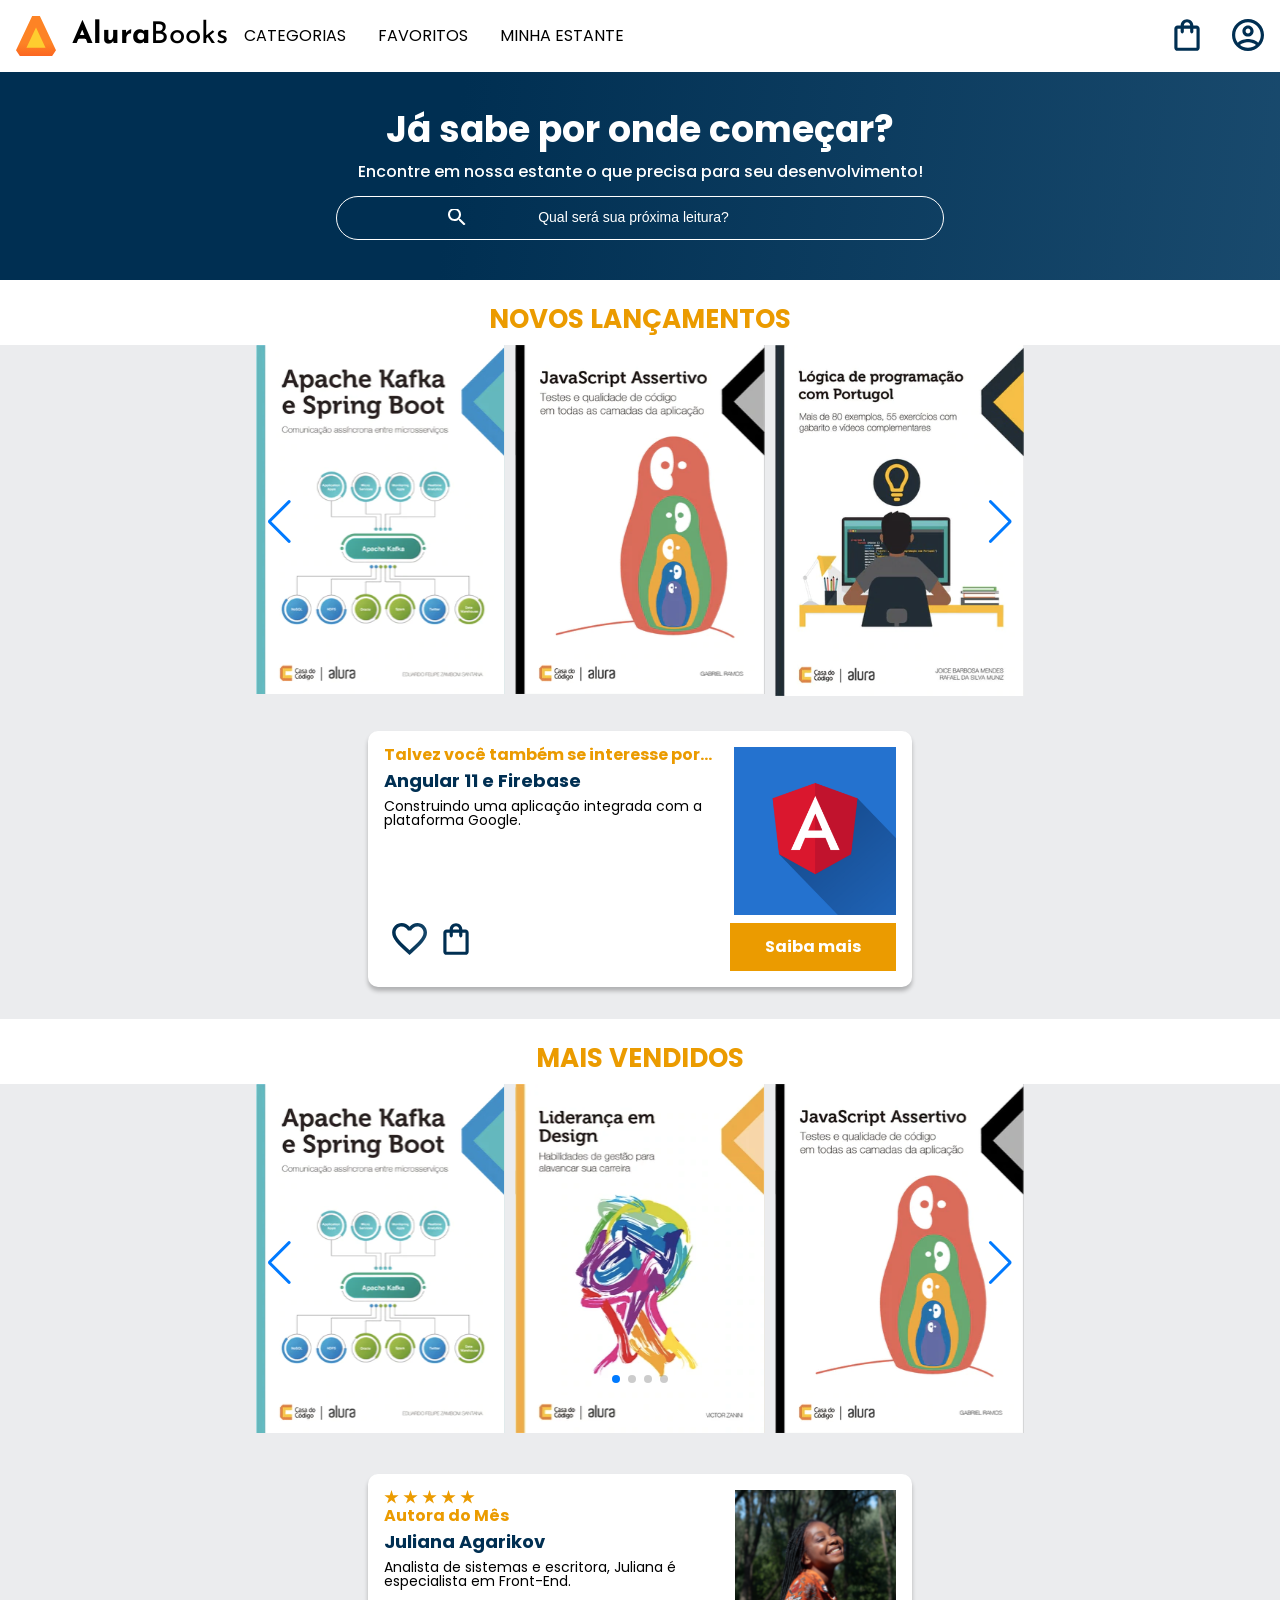
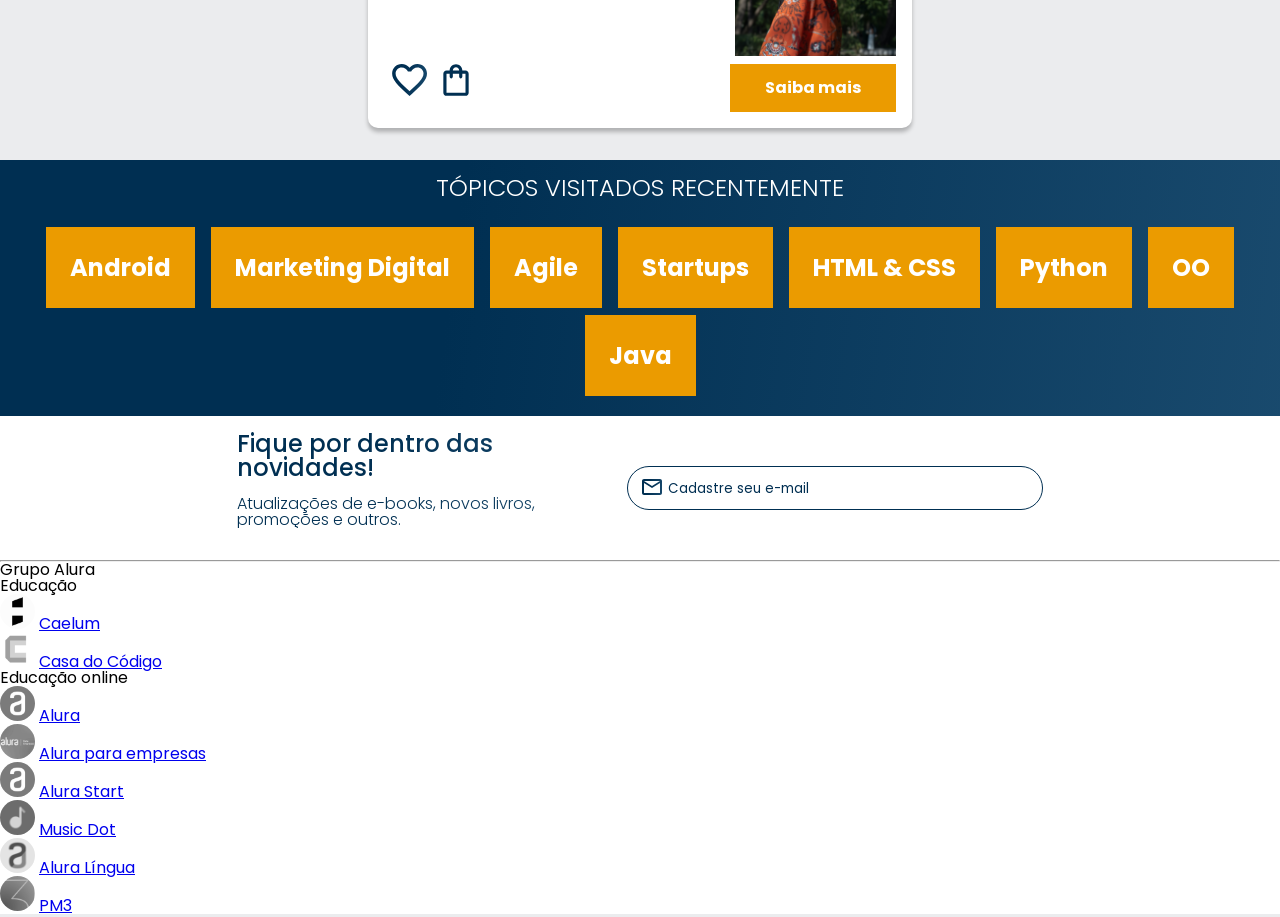
==== AluraBooks/index.html @ 35e8dea2 "Add files via upload" ====
<!DOCTYPE html>
<html>

<head>
    <meta charset="UTF-8">
    <meta name="viewport" content="width=device-width, initial-scale=1.0">
    <title>AluraBooks</title>
    <link rel="stylesheet" href="reset.css">
    <link rel="stylesheet" href="style.css">
    <link rel="preconnect" href="https://fonts.googleapis.com">
    <link rel="preconnect" href="https://fonts.gstatic.com" crossorigin>
    <link
        href="https://fonts.googleapis.com/css2?family=Poppins:ital,wght@0,100;0,200;0,300;0,400;0,500;0,600;0,700;0,800;0,900;1,100;1,200;1,300;1,400;1,500;1,600;1,700;1,800;1,900&display=swap"
        rel="stylesheet">
    <link href="https://fonts.googleapis.com/css2?family=Josefin+Sans:ital,wght@0,100..700;1,100..700&display=swap"
        rel="stylesheet">
    <link rel="stylesheet" href="https://cdn.jsdelivr.net/npm/swiper@11/swiper-bundle.min.css" />

</head>

<body>
    <header class="cabecalho">
        <div class="container">
            <input type="checkbox" id="menu" class="container__botao">
            <label for="menu">
                <span class="cabecalho__menu-hamburguer container__imagem"></span>
            </label>
            <ul class="lista-menu">
                <li class="lista-menu__titulo">Categorias</li>
                <li class="lista-menu__item">
                    <a href="#" class="lista-menu__link">Programação</a>
                </li>
                <li class="lista-menu__item">
                    <a href="#" class="lista-menu__link">Front-end</a>
                </li>
                <li class="lista-menu__item">
                    <a href="#" class="lista-menu__link">Infraestrutura</a>
                </li>
                <li class="lista-menu__item">
                    <a href="#" class="lista-menu__link">Business</a>
                </li>
                <li class="lista-menu__item">
                    <a href="#" class="lista-menu__link">Design & UX</a>
                </li>
            </ul>
            <img src="img/Logo.svg" alt="Logo da AluraBooks" class="container__imagem">
            <h1 class="container__titulo"><b class="container__titulo--negrito">Alura</b>Books</h1>

            <ul class="opcoes">
                <input type="checkbox" id="opcoes-menu" class="opcoes__botao">
                <label for="opcoes-menu">
                    <li class="opcoes__item">Categorias</li>
                </label>
                <ul class="lista-menu">
                    <li class="lista-menu__item">
                        <a href="#" class="lista-menu__link">Programação</a>
                    </li>
                    <li class="lista-menu__item">
                        <a href="#" class="lista-menu__link">Front-end</a>
                    </li>
                    <li class="lista-menu__item">
                        <a href="#" class="lista-menu__link">Infraestrutura</a>
                    </li>
                    <li class="lista-menu__item">
                        <a href="#" class="lista-menu__link">Business</a>
                    </li>
                    <li class="lista-menu__item">
                        <a href="#" class="lista-menu__link">Design & UX</a>
                    </li>
                </ul>

                <li class="opcoes__item"><a href="#" class="opcoes__link">Favoritos</a></li>
                <li class="opcoes__item"><a href="#" class="opcoes__link">Minha estante</a></li>


            </ul>

        </div>
        <div class="container">
            <a href="#"><img src="img/Favoritos.svg" alt="Meus favoritos"
                    class="container__imagem container__imagem-transparente"></a>
            <a href="#"><img src="img/Compras.svg" alt="Carrinho de compras" class="container__imagem"></a>
            <a href="#"><img src="img/Usuario.svg" alt="Meu perfil" class="container__imagem"></a>
        </div>
    </header>

    <section class="banner">
        <h2 class="banner__titulo">Já sabe por onde começar?</h2>
        <p class="banner__texto">Encontre em nossa estante o que precisa para seu desenvolvimento!</p>
        <input type="search" class="banner__pesquisa" placeholder="Qual será sua próxima leitura?">
    </section>

    <section class="carrossel">
        <h2 class="carrossel__titulo">Novos lançamentos</h2>
        <!-- Slider main container -->
        <div class="swiper">
            <!-- Additional required wrapper -->
            <!-- If we need pagination -->
            <div class="swiper-pagination"></div>
            <div class="swiper-wrapper">
                <!-- Slides -->
                <div class="swiper-slide"><img src="img/ApacheKafka.svg"
                        alt="Livro sobre apache Kafka e spreng boot da AluraBooks"></div>
                <div class="swiper-slide"><img src="img/Javascript.svg" alt="Livro sobre JavaScript da AluraBooks">
                </div>
                <div class="swiper-slide"><img src="img/Portugol.svg" alt="livro sobre Portugol da AluraBooks"></div>
                ...
            </div>

            <!-- If we need navigation buttons -->
            <div class="swiper-button-prev"></div>
            <div class="swiper-button-next"></div>

        </div>

        <div class="card">
            <div class="card__descricao">
                <div class="descricao">
                    <h3 class="descricao__titulo">Talvez você também se interesse por...</h3>
                    <h2 class="descricao__titulo-livro">Angular 11 e Firebase</h2>
                    <p class="descricao__texto">Construindo uma aplicação integrada com a plataforma Google.</p>
                </div>
                <img src="img/Angular.svg" alt="" class="descricao__imagem">
            </div>
            <div class="card__botoes">
                <ul class="botoes">
                    <li class="botoes__item"><img src="img/Favoritos.svg" alt=""></li>
                    <li class="botoes__item"><img src="img/Compras.svg" alt=""></li>
                </ul>
                <a href="#" class="botoes__ancora">Saiba mais</a>
            </div>
        </div>

    </section>

    <section class=”carrossel”>
        <h2 class="carrossel__titulo">Mais vendidos</h2>
        <div class="swiper">
            <!-- Additional required wrapper -->
            <!-- If we need pagination -->
            <div class="swiper-pagination"></div>

            <div class="swiper-wrapper">
                <!-- Slides -->
                <div class="swiper-slide"><img src="img/ApacheKafka.svg"
                        alt="Livro sobre apache kafka e spring boot da alura books"></div>
                <div class="swiper-slide"><img src="img/Liderança.svg"
                        alt="Livro sobre liderança em design da alura books">
                </div>
                <div class="swiper-slide"><img src="img/Javascript.svg"
                        alt="Livro sobre javascript assertivo da alurabooks">
                </div>
                <div class="swiper-slide"><img src="img/Guia Front-end.svg" alt="Livro Guia front end"></div>
                <div class="swiper-slide"><img src="img/Portugol.svg" alt="Livro sobre portugol"></div>
                <div class="swiper-slide"><img src="img/Acessibilidade.svg" alt="livro sobre acessibilidade"></div>
            </div>

            <!-- If we need navigation buttons -->
            <div class="swiper-button-prev"></div>
            <div class="swiper-button-next"></div>
        </div>

        <div class="card">
            <div class="card__descricao">
                <div class="descricao">
                    <img src="img/Estrelinhas.svg" alt="Avaliação 5 estrelas">
                    <h3 class="descricao__titulo">Autora do Mês</h3>
                    <h2 class="descricao__titulo-livro">Juliana Agarikov</h2>
                    <p class="descricao__texto">Analista de sistemas e escritora, Juliana é especialista em Front-End.
                    </p>
                </div>
                <img src="img/Escritora.svg" class="descricao__imagem">
            </div>
            <div class="card__botoes">
                <ul class="botoes">
                    <li class="botoes__item"><img src="img/Favoritos.svg" alt="Favoritar livro"></li>
                    <li class="botoes__item"><img src="img/Compras.svg" alt="Adicionar no carrinho de compras"></li>
                </ul>
                <a href="#" class="botoes__ancora">Saiba mais</a>
            </div>
        </div>

    </section>

    <section class="topicos">
        <h2 class="topicos__titulo">TÓPICOS VISITADOS RECENTEMENTE</h2>
        <ul class="topicos__lista">
            <li class="topicos__item"><a href="#" class="topicos__link">Android</a></li>
            <li class="topicos__item">
                <a href="#" class="topicos__link">Marketing Digital</a>
            </li>
            <li class="topicos__item">
                <a href="#" class="topicos__link">Agile</a>
            </li>
            <li class="topicos__item">
                <a href="#" class="topicos__link">Startups</a>
            </li>
            <li class="topicos__item">
                <a href="#" class="topicos__link">HTML & CSS</a>
            </li>
            <li class="topicos__item">
                <a href="#" class="topicos__link">Python</a>
            </li>
            <li class="topicos__item">
                <a href="#" class="topicos__link">OO</a>
            </li>
            <li class="topicos__item">
                <a href="#" class="topicos__link">Java</a>
            </li>
        </ul>
    </section>

    <section class="contato">
        <div class="contato__descricao">
            <h2 class="contato__titulo">Fique por dentro das novidades!</h2>
            <p class="contato__texto">Atualizações de e-books, novos livros, promoções e outros.</p>
        </div>
        <input type="email" placeholder="Cadastre seu e-mail" class="contato__email">
    </section>

    <hr />
    <footer class="rodape">
        <h2 class="rodape__titulo">Grupo Alura</h2>

        <ul class="lista-rodape">
            <li class="lista-rodape__titulo">Educação</li>

            <li class="lista-rodape__item">
                <img src="img/Caelum.svg" alt="Logo da caelum">
                <a href="#" class="lista-rodape__item__link">Caelum</a>
            </li>

            <li class="lista-rodape__item">
                <img src="img/CasaDoCodigo.svg" alt="Logo da Casa do Código">
                <a href="#" class="lista-rodape__link">Casa do Código</a>
            </li>

        </ul>

        <ul class="lista-rodape">
            <li class="lista-rodape__titulo">Educação online</li>
            <li class="lista-rodape__item">
                <img src="img/Alura.svg" alt="Logo da Alura">
                <a href="#" class="lista-rodape__link">Alura</a>
            </li>

            <li class="lista-rodape__item">
                <img src="img/AluraEmpresas.svg" alt="Logo da AluraParaEmpresas">
                <a href="#" class="lista-rodape__item">Alura para empresas</a>
            </li>

            <li class="lista-rodape__item">
                <img src="img/AluraLATAM.svg" alt="Logo da Alura START">
                <a href="#" class="lista-rodape__link">Alura Start</a>
            </li>
            <li class="lista-rodape__item">
                <img src="img/MusicDot.svg" alt="Logo da Music Dot">
                <a href="#" class="lista-rodape__link">Music Dot</a>
            </li>
            <li class="lista-rodape__item">
                <img src="img/AluraLingua.svg" alt="Logo da Alura Lingua">
                <a href="#" class="lista-rodape__link">Alura Língua</a>
            </li>

            <li class="lista-rodape__item">
                <img src="img/PM3.svg" alt="Logo da PM3">
                <a href="#" class="lista-rodape__link">PM3</a>
            </li>

        </ul>
    </footer>


    <script src="https://cdn.jsdelivr.net/npm/swiper@11/swiper-bundle.min.js"></script>
    <script>
        const swiper = new Swiper('.swiper', {
            spaceBetween: 10,
            slidesPerView: 3,
            pagination: {
                el: ".swiper-pagination",
                type: "bullets",
            },
        });
    </script>
</body>

</html>
---- AluraBooks/style.css ----
@import url("styles/header.css");
@import url("styles/banner.css");
@import url("styles/carrossel.css");
@import url("styles/topicos.css");
@import url("styles/contato.css");
@import url("styles/rodape.css");

:root {
    --cor-de-fundo: #EBECEE;
    --branco: #FFFFFF;
    --laranja: #EB9B00;
    --azul-degrade: linear-gradient(97.54deg, #002f52 35.49%, #326589 165.37%);
    --fonte-principal: "Poppins";
    --azul: #002F52;
    --fonte-secundaria: "Josefin Sans";
    --preto: #000000;
}

body {
    background-color: var(--cor-de-fundo);
    font-family: var(--fonte-principal);
    font-size: 16px;
    font-weight: 400;
}
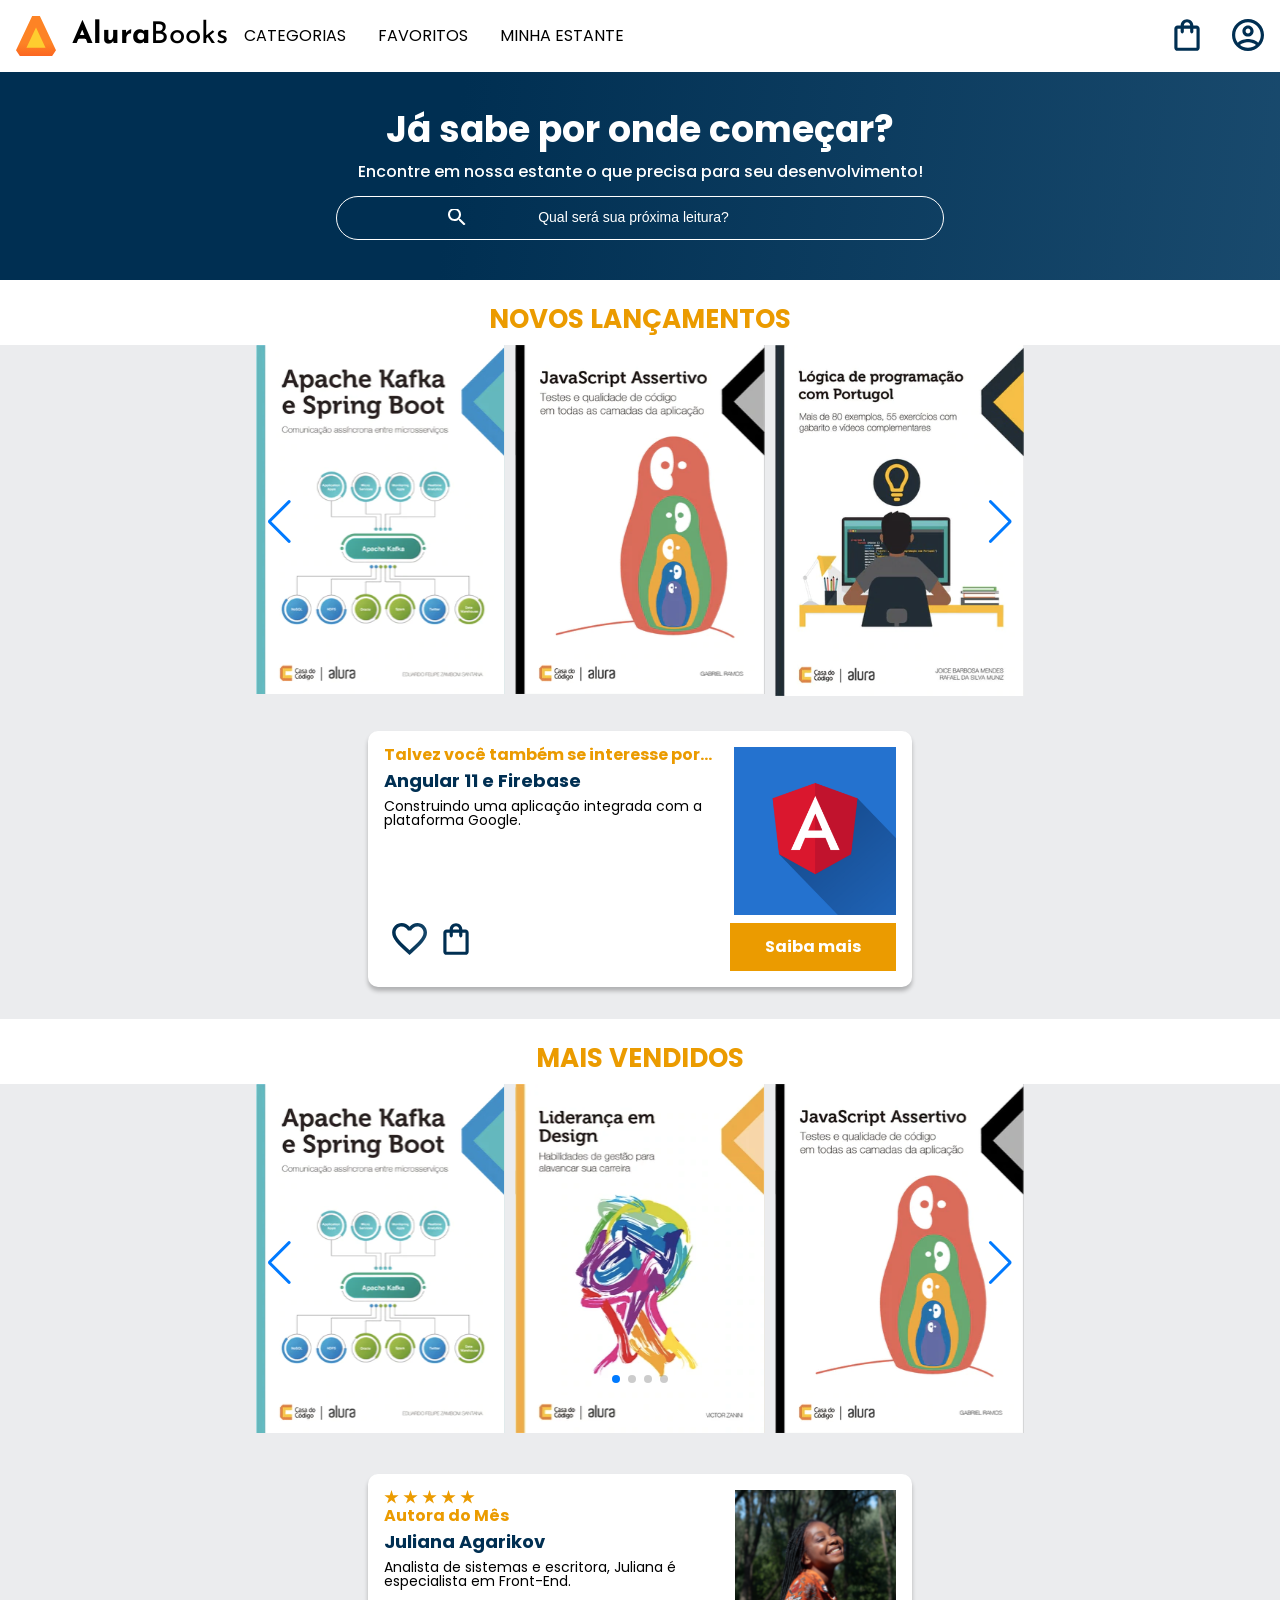
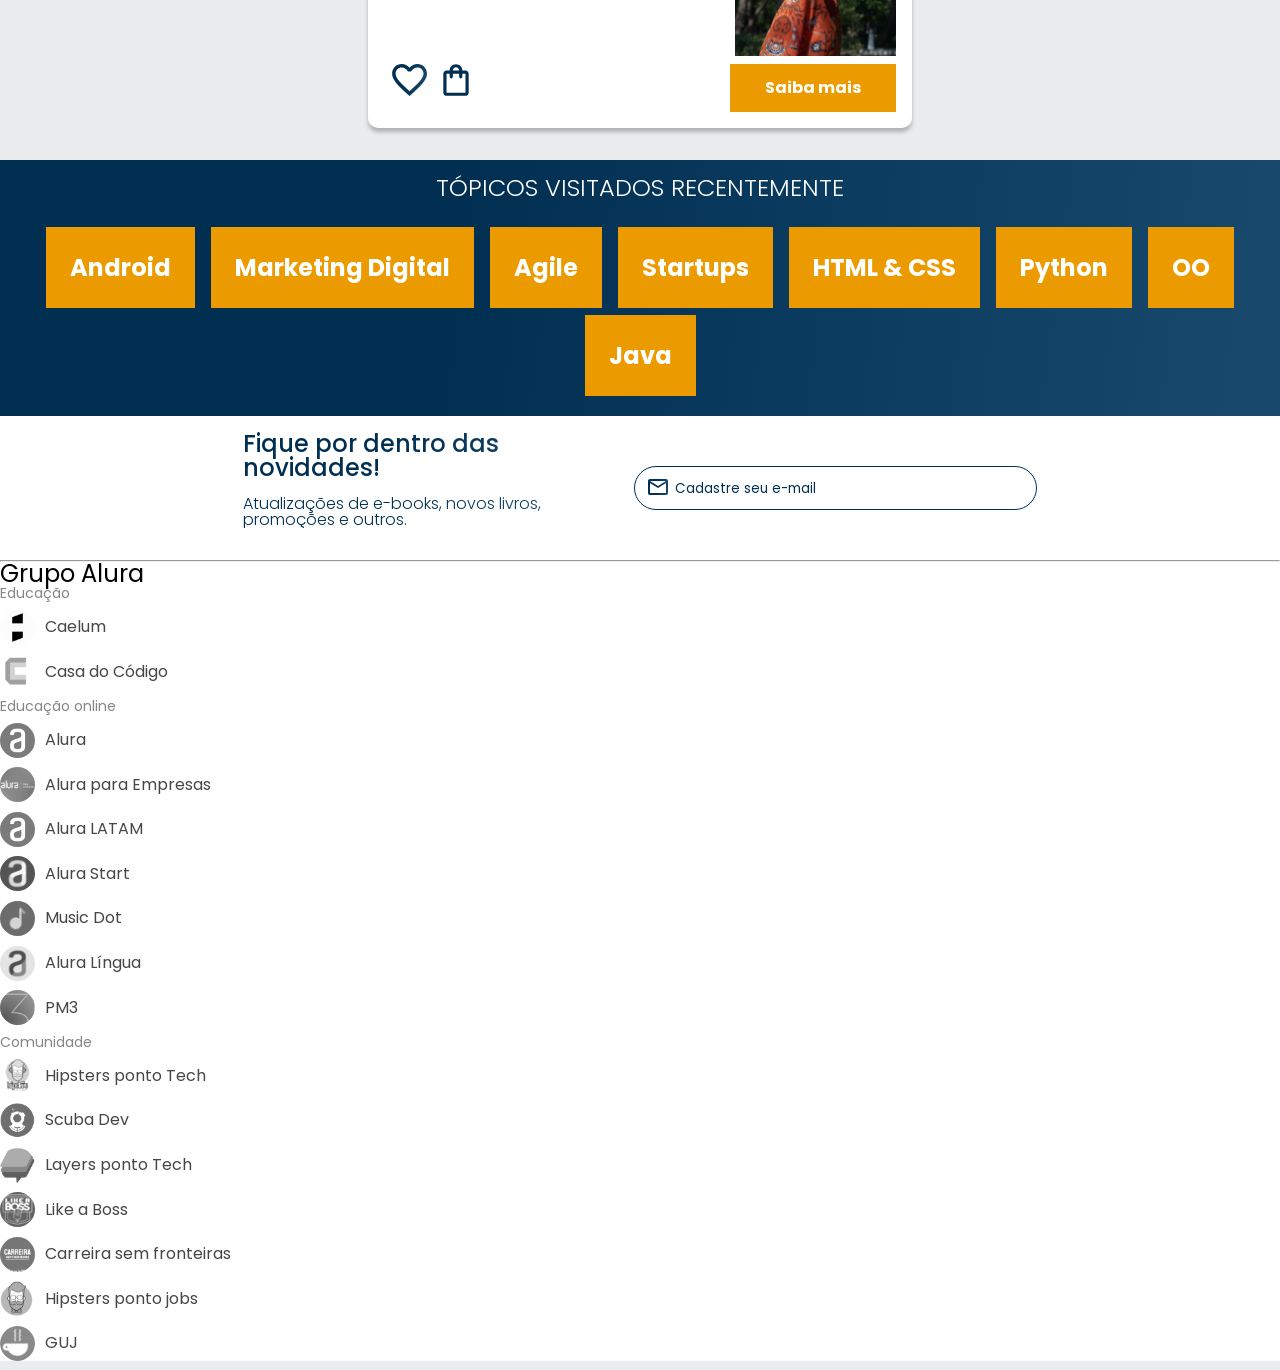
==== commit 24c7c4ef: "Add files via upload" ====
--- a/AluraBooks/index.html
+++ b/AluraBooks/index.html
@@ -79,8 +79,12 @@
         <div class="container">
             <a href="#"><img src="img/Favoritos.svg" alt="Meus favoritos"
                     class="container__imagem container__imagem-transparente"></a>
-            <a href="#"><img src="img/Compras.svg" alt="Carrinho de compras" class="container__imagem"></a>
-            <a href="#"><img src="img/Usuario.svg" alt="Meu perfil" class="container__imagem"></a>
+            <a href="#"><img src="img/Compras.svg" alt="Carrinho de compras" class="container__imagem">
+            <p class="container__texto">Minha sacola</p>
+            </a>
+            <a href="#"><img src="img/Usuario.svg" alt="Meu perfil" class="container__imagem">
+            <p class="container__texto">Meu perfil</p>
+            </a>
         </div>
     </header>
 
@@ -208,6 +212,9 @@
                 <a href="#" class="topicos__link">Java</a>
             </li>
         </ul>
+
+
+
     </section>
 
     <section class="contato">
@@ -221,52 +228,80 @@
     <hr />
     <footer class="rodape">
         <h2 class="rodape__titulo">Grupo Alura</h2>
-
         <ul class="lista-rodape">
             <li class="lista-rodape__titulo">Educação</li>
-
-            <li class="lista-rodape__item">
-                <img src="img/Caelum.svg" alt="Logo da caelum">
-                <a href="#" class="lista-rodape__item__link">Caelum</a>
-            </li>
-
-            <li class="lista-rodape__item">
-                <img src="img/CasaDoCodigo.svg" alt="Logo da Casa do Código">
+            <li class="lista-rodape__item">
+                <img src="img/Caelum.svg" alt="Logo da Caelum" />
+                <a href="#" class="lista-rodape__link">Caelum</a>
+            </li>
+            <li class="lista-rodape__item">
+                <img src="img/CasaDoCodigo.svg" alt="Logo da Casa do Código" />
                 <a href="#" class="lista-rodape__link">Casa do Código</a>
             </li>
-
         </ul>
 
         <ul class="lista-rodape">
             <li class="lista-rodape__titulo">Educação online</li>
             <li class="lista-rodape__item">
-                <img src="img/Alura.svg" alt="Logo da Alura">
+                <img src="img/Alura.svg" alt="Logo da Alura" />
                 <a href="#" class="lista-rodape__link">Alura</a>
             </li>
-
-            <li class="lista-rodape__item">
-                <img src="img/AluraEmpresas.svg" alt="Logo da AluraParaEmpresas">
-                <a href="#" class="lista-rodape__item">Alura para empresas</a>
-            </li>
-
-            <li class="lista-rodape__item">
-                <img src="img/AluraLATAM.svg" alt="Logo da Alura START">
+            <li class="lista-rodape__item">
+                <img src="img/AluraEmpresas.svg" alt="Logo da AluraParaEmpresas" />
+                <a href="#" class="lista-rodape__link">Alura para Empresas</a>
+            </li>
+            <li class="lista-rodape__item">
+                <img src="img/AluraLATAM.svg" alt="Logo da Alura Latam" />
+                <a href="#" class="lista-rodape__link">Alura LATAM</a>
+            </li>
+            <li class="lista-rodape__item">
+                <img src="img/AluraStart.svg" alt="Logo da Alura START" />
                 <a href="#" class="lista-rodape__link">Alura Start</a>
             </li>
             <li class="lista-rodape__item">
-                <img src="img/MusicDot.svg" alt="Logo da Music Dot">
+                <img src="img/MusicDot.svg" alt="Logo da Music Dot" />
                 <a href="#" class="lista-rodape__link">Music Dot</a>
             </li>
             <li class="lista-rodape__item">
-                <img src="img/AluraLingua.svg" alt="Logo da Alura Lingua">
+                <img src="img/AluraLingua.svg" alt="Logo da Alura Lingua" />
                 <a href="#" class="lista-rodape__link">Alura Língua</a>
             </li>
-
-            <li class="lista-rodape__item">
-                <img src="img/PM3.svg" alt="Logo da PM3">
+            <li class="lista-rodape__item">
+                <img src="img/PM3.svg" alt="Logo da PM3" />
                 <a href="#" class="lista-rodape__link">PM3</a>
             </li>
-
+        </ul>
+
+        <ul class="lista-rodape">
+            <li class="lista-rodape__titulo">Comunidade</li>
+            <li class="lista-rodape__item">
+                <img src="img/HipstersTech.svg" alt="Logo do Hipsters ponto Tech" />
+                <a href="#" class="lista-rodape__link">Hipsters ponto Tech</a>
+            </li>
+            <li class="lista-rodape__item">
+                <img src="img/ScubaDev.svg" alt="Logo do Scuba Dev" />
+                <a href="#" class="lista-rodape__link">Scuba Dev</a>
+            </li>
+            <li class="lista-rodape__item">
+                <img src="img/LayersTech.svg" alt="Logo do Layers ponto Tech" />
+                <a href="#" class="lista-rodape__link">Layers ponto Tech</a>
+            </li>
+            <li class="lista-rodape__item">
+                <img src="img/LikeABoss.svg" alt="Logo do Like a Boss" />
+                <a href="#" class="lista-rodape__link">Like a Boss</a>
+            </li>
+            <li class="lista-rodape__item">
+                <img src="img/CarreiraSemFronteira.svg" alt="Logo do Carreira sem fronteiras" />
+                <a href="#" class="lista-rodape__link">Carreira sem fronteiras</a>
+            </li>
+            <li class="lista-rodape__item">
+                <img src="img/HipstersJobs.svg" alt="Logo do Hipsters ponto jobs" />
+                <a href="#" class="lista-rodape__link">Hipsters ponto jobs</a>
+            </li>
+            <li class="lista-rodape__item">
+                <img src="img/GUJ.svg" alt="Logo do GUJ" />
+                <a href="#" class="lista-rodape__link">GUJ</a>
+            </li>
         </ul>
     </footer>
 
--- a/AluraBooks/style.css
+++ b/AluraBooks/style.css
@@ -14,6 +14,8 @@
     --azul: #002F52;
     --fonte-secundaria: "Josefin Sans";
     --preto: #000000;
+    --cinza:#474646;
+    --cinza-claro:#858585;
 }
 
 body {
